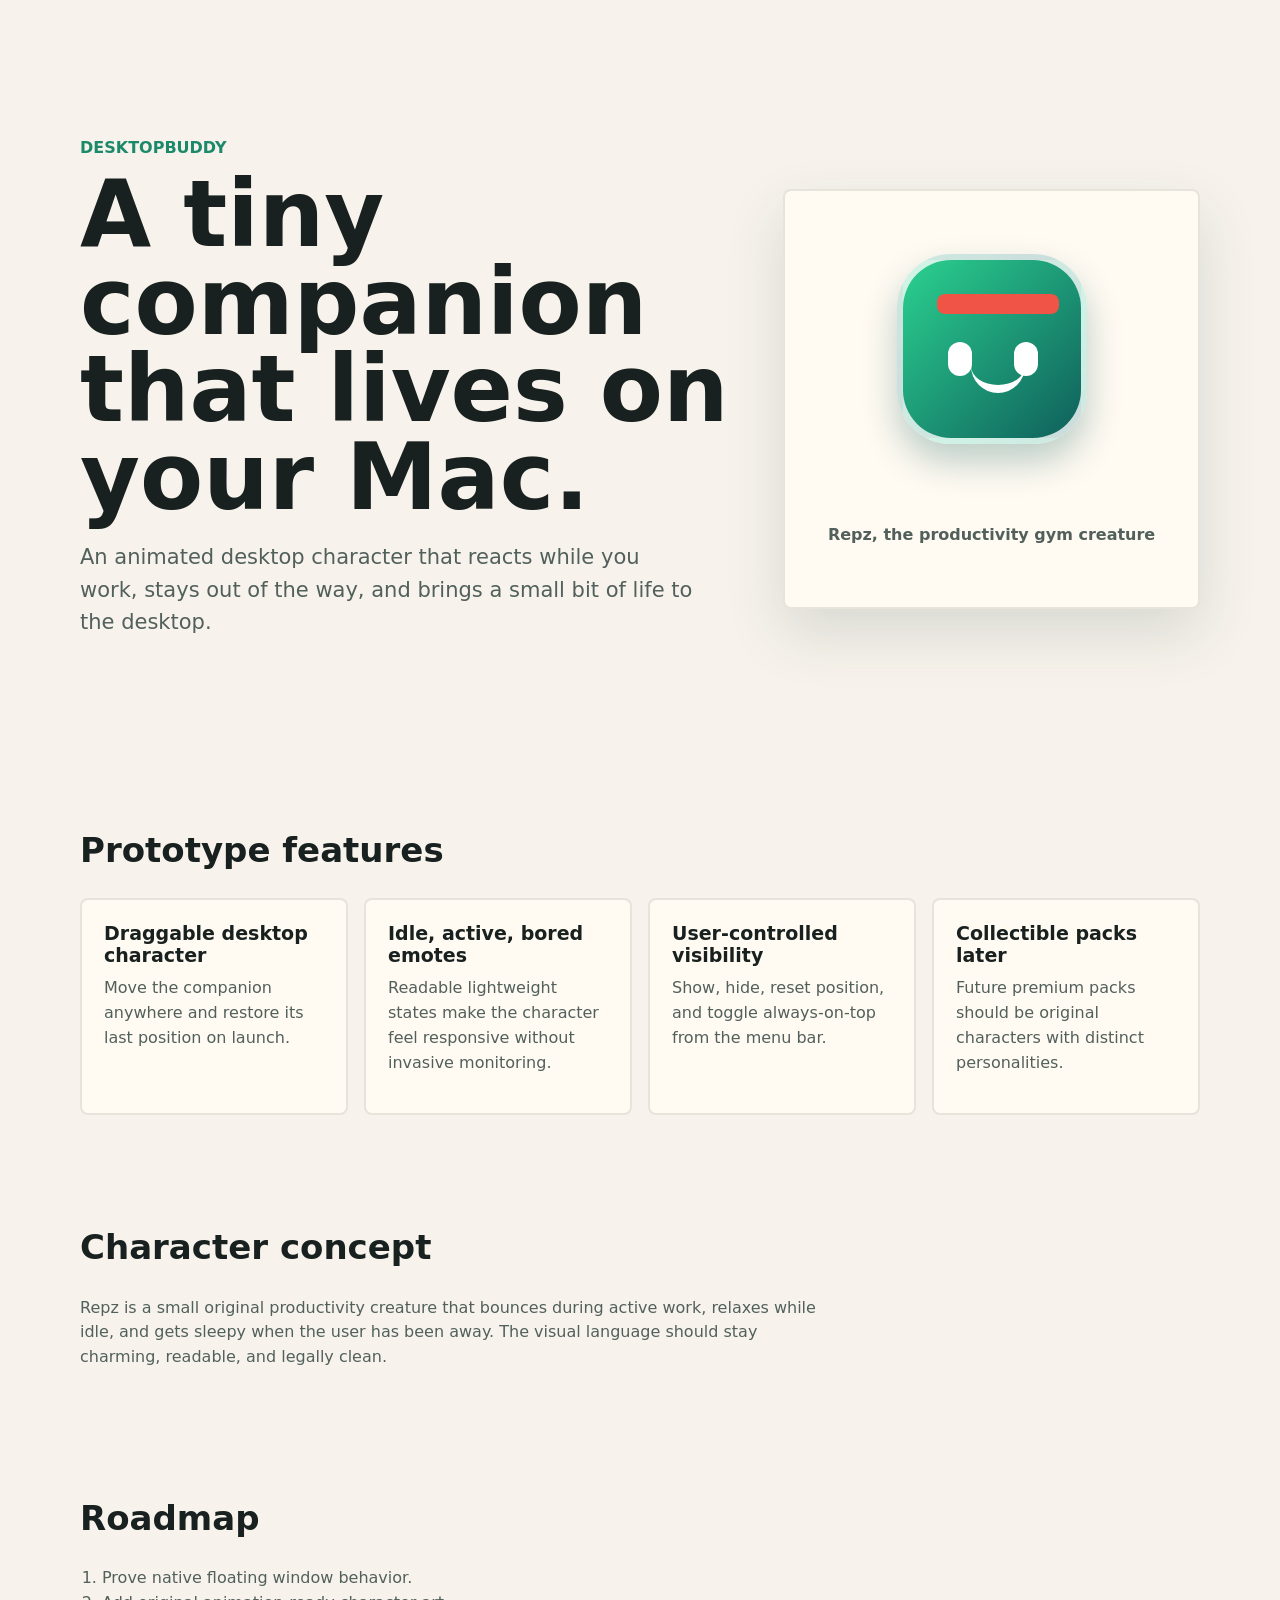
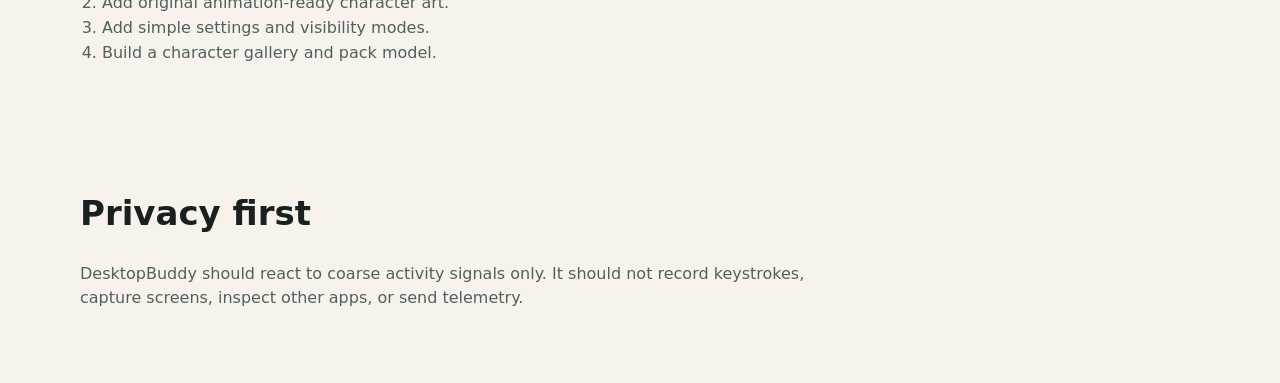
==== landing/index.html @ 01abc274 "docs: add readme and landing page" ====
<!doctype html>
<html lang="en">
  <head>
    <meta charset="utf-8">
    <meta name="viewport" content="width=device-width, initial-scale=1">
    <title>DesktopBuddy</title>
    <link rel="stylesheet" href="styles.css">
  </head>
  <body>
    <main>
      <section class="hero">
        <div class="hero-copy">
          <p class="eyebrow">DesktopBuddy</p>
          <h1>A tiny companion that lives on your Mac.</h1>
          <p class="intro">An animated desktop character that reacts while you work, stays out of the way, and brings a small bit of life to the desktop.</p>
        </div>
        <div class="character-card" aria-label="Repz character concept">
          <div class="repz">
            <div class="band"></div>
            <div class="eyes">
              <span></span>
              <span></span>
            </div>
            <div class="smile"></div>
          </div>
          <p>Repz, the productivity gym creature</p>
        </div>
      </section>

      <section class="features">
        <h2>Prototype features</h2>
        <div class="feature-grid">
          <article>
            <h3>Draggable desktop character</h3>
            <p>Move the companion anywhere and restore its last position on launch.</p>
          </article>
          <article>
            <h3>Idle, active, bored emotes</h3>
            <p>Readable lightweight states make the character feel responsive without invasive monitoring.</p>
          </article>
          <article>
            <h3>User-controlled visibility</h3>
            <p>Show, hide, reset position, and toggle always-on-top from the menu bar.</p>
          </article>
          <article>
            <h3>Collectible packs later</h3>
            <p>Future premium packs should be original characters with distinct personalities.</p>
          </article>
        </div>
      </section>

      <section class="concept">
        <h2>Character concept</h2>
        <p>Repz is a small original productivity creature that bounces during active work, relaxes while idle, and gets sleepy when the user has been away. The visual language should stay charming, readable, and legally clean.</p>
      </section>

      <section class="roadmap">
        <h2>Roadmap</h2>
        <ol>
          <li>Prove native floating window behavior.</li>
          <li>Add original animation-ready character art.</li>
          <li>Add simple settings and visibility modes.</li>
          <li>Build a character gallery and pack model.</li>
        </ol>
      </section>

      <section class="privacy">
        <h2>Privacy first</h2>
        <p>DesktopBuddy should react to coarse activity signals only. It should not record keystrokes, capture screens, inspect other apps, or send telemetry.</p>
      </section>
    </main>
  </body>
</html>
---- landing/styles.css ----
:root {
  color-scheme: light;
  --ink: #18211f;
  --muted: #52605c;
  --paper: #f7f3ec;
  --panel: #fffaf2;
  --green: #1c8a6a;
  --teal: #0f5f5b;
  --red: #ef5447;
  --yellow: #f0bc49;
}

* {
  box-sizing: border-box;
}

body {
  margin: 0;
  font-family: Inter, ui-sans-serif, system-ui, -apple-system, BlinkMacSystemFont, "Segoe UI", sans-serif;
  background: var(--paper);
  color: var(--ink);
}

main {
  width: min(1120px, calc(100% - 40px));
  margin: 0 auto;
}

.hero {
  min-height: 86vh;
  display: grid;
  grid-template-columns: minmax(0, 1.1fr) minmax(280px, 0.7fr);
  align-items: center;
  gap: 48px;
  padding: 64px 0 40px;
}

.eyebrow {
  margin: 0 0 14px;
  color: var(--green);
  font-weight: 800;
  text-transform: uppercase;
  letter-spacing: 0;
}

h1,
h2,
h3,
p {
  margin-top: 0;
}

h1 {
  max-width: 760px;
  margin-bottom: 20px;
  font-size: clamp(48px, 8vw, 92px);
  line-height: 0.95;
  letter-spacing: 0;
}

.intro {
  max-width: 620px;
  color: var(--muted);
  font-size: 21px;
  line-height: 1.55;
}

.character-card,
.features article {
  border: 2px solid rgba(24, 33, 31, 0.1);
  border-radius: 8px;
  background: var(--panel);
}

.character-card {
  min-height: 420px;
  display: grid;
  place-items: center;
  padding: 34px;
  box-shadow: 0 24px 60px rgba(31, 54, 48, 0.14);
}

.character-card p {
  margin: 22px 0 0;
  color: var(--muted);
  font-weight: 700;
  text-align: center;
}

.repz {
  position: relative;
  width: 190px;
  height: 190px;
  border: 6px solid rgba(255, 255, 255, 0.78);
  border-radius: 54px;
  background: linear-gradient(135deg, #2bd190, var(--teal));
  box-shadow: 0 18px 34px rgba(15, 95, 91, 0.28);
  animation: bounce 1.4s ease-in-out infinite alternate;
}

.band {
  position: absolute;
  top: 34px;
  left: 34px;
  width: 122px;
  height: 20px;
  border-radius: 8px;
  background: var(--red);
}

.eyes {
  position: absolute;
  top: 82px;
  left: 45px;
  display: flex;
  gap: 42px;
}

.eyes span {
  width: 24px;
  height: 34px;
  border-radius: 999px;
  background: white;
}

.smile {
  position: absolute;
  left: 68px;
  bottom: 45px;
  width: 54px;
  height: 28px;
  border-bottom: 8px solid white;
  border-radius: 0 0 999px 999px;
}

section {
  padding: 56px 0;
}

h2 {
  font-size: 34px;
  letter-spacing: 0;
}

.feature-grid {
  display: grid;
  grid-template-columns: repeat(4, minmax(0, 1fr));
  gap: 16px;
}

.features article {
  padding: 22px;
}

h3 {
  margin-bottom: 10px;
  font-size: 19px;
}

.features p,
.concept p,
.privacy p,
.roadmap li {
  color: var(--muted);
  line-height: 1.55;
}

.concept,
.roadmap,
.privacy {
  max-width: 760px;
}

.roadmap ol {
  padding-left: 22px;
}

@keyframes bounce {
  from {
    transform: translateY(0) scale(1);
  }
  to {
    transform: translateY(-14px) scale(1.04);
  }
}

@media (max-width: 820px) {
  main {
    width: min(100% - 28px, 720px);
  }

  .hero,
  .feature-grid {
    grid-template-columns: 1fr;
  }

  .hero {
    min-height: auto;
    padding-top: 42px;
  }

  .character-card {
    min-height: 320px;
  }
}
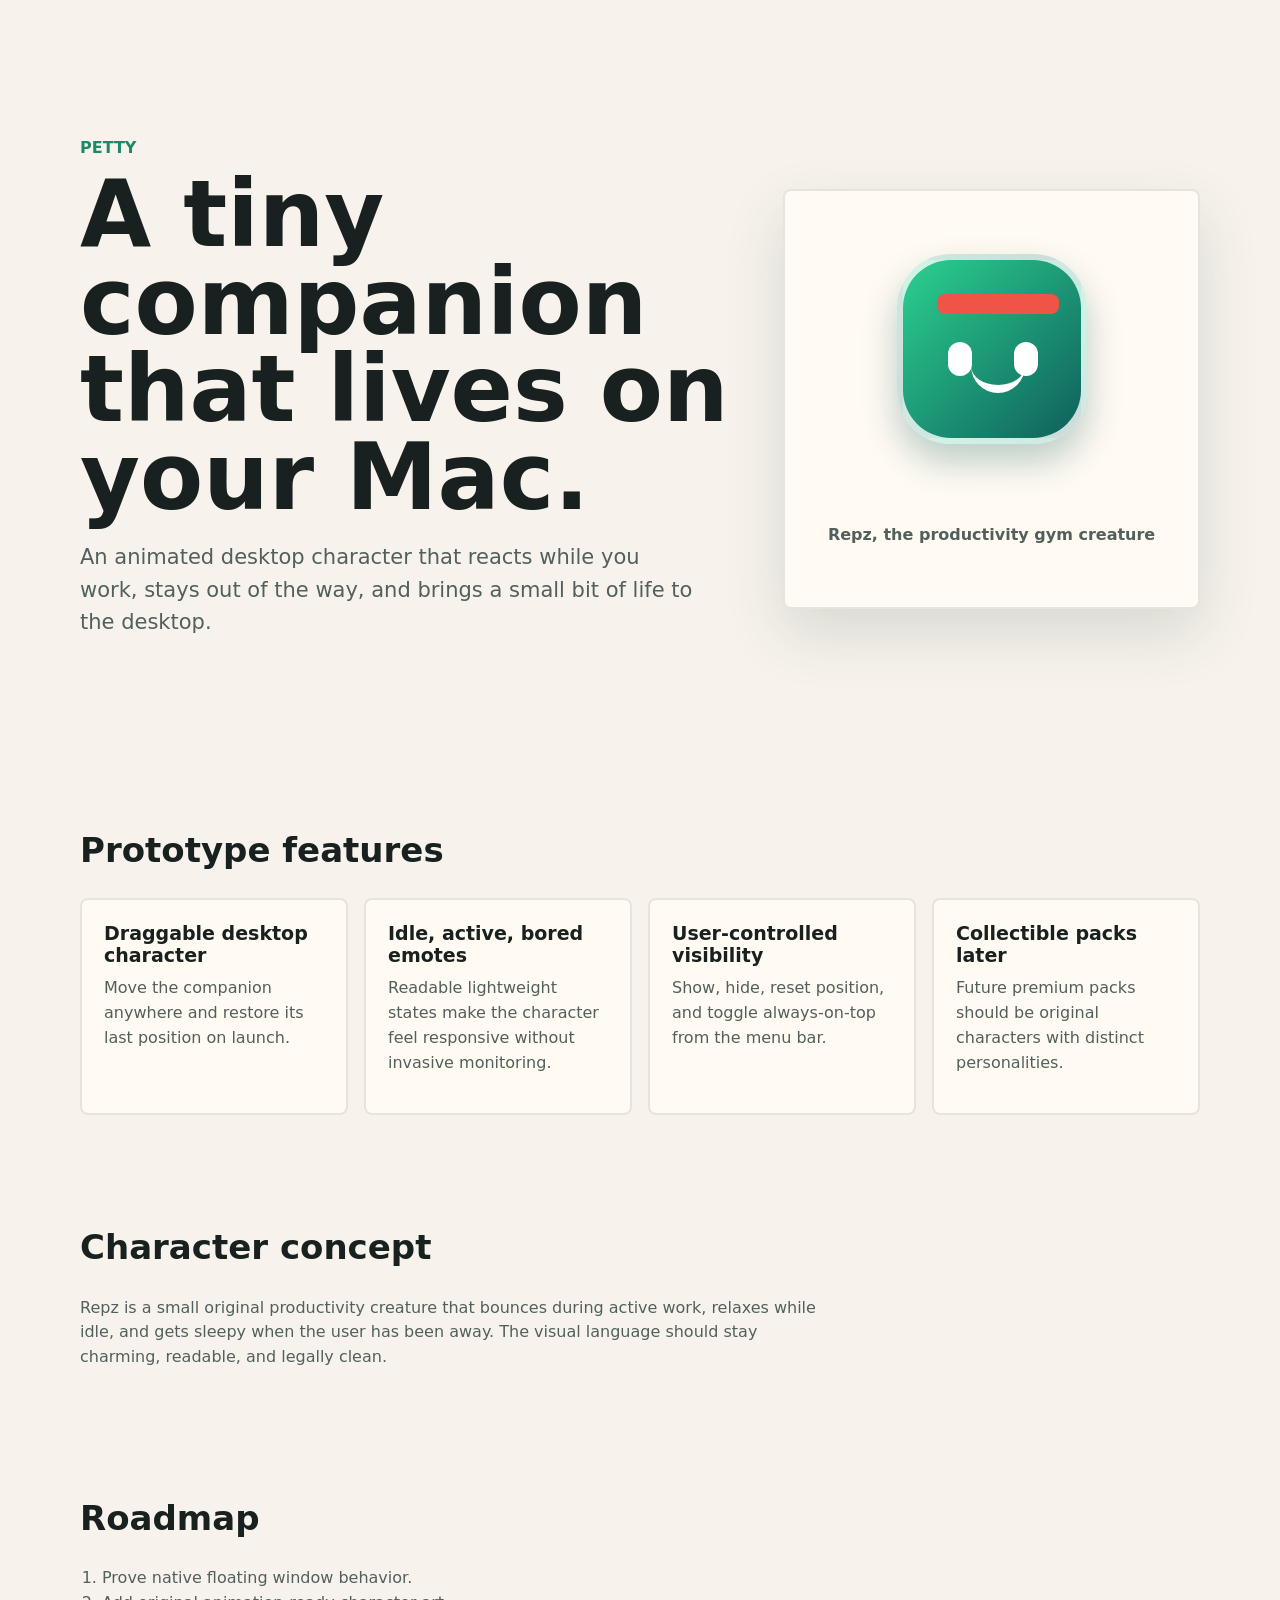
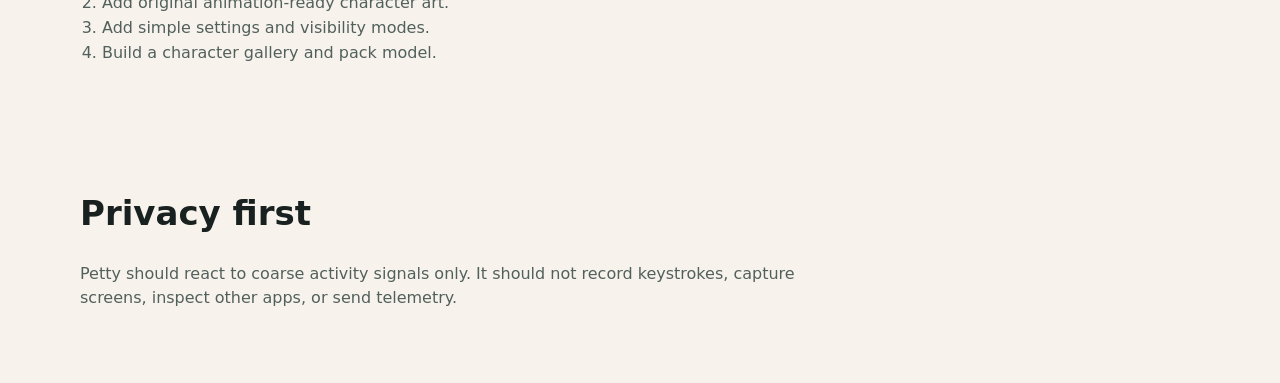
==== commit 6427ffea: "chore: rename project to petty" ====
--- a/landing/index.html
+++ b/landing/index.html
@@ -3,14 +3,14 @@
   <head>
     <meta charset="utf-8">
     <meta name="viewport" content="width=device-width, initial-scale=1">
-    <title>DesktopBuddy</title>
+    <title>Petty</title>
     <link rel="stylesheet" href="styles.css">
   </head>
   <body>
     <main>
       <section class="hero">
         <div class="hero-copy">
-          <p class="eyebrow">DesktopBuddy</p>
+          <p class="eyebrow">Petty</p>
           <h1>A tiny companion that lives on your Mac.</h1>
           <p class="intro">An animated desktop character that reacts while you work, stays out of the way, and brings a small bit of life to the desktop.</p>
         </div>
@@ -66,7 +66,7 @@
 
       <section class="privacy">
         <h2>Privacy first</h2>
-        <p>DesktopBuddy should react to coarse activity signals only. It should not record keystrokes, capture screens, inspect other apps, or send telemetry.</p>
+        <p>Petty should react to coarse activity signals only. It should not record keystrokes, capture screens, inspect other apps, or send telemetry.</p>
       </section>
     </main>
   </body>
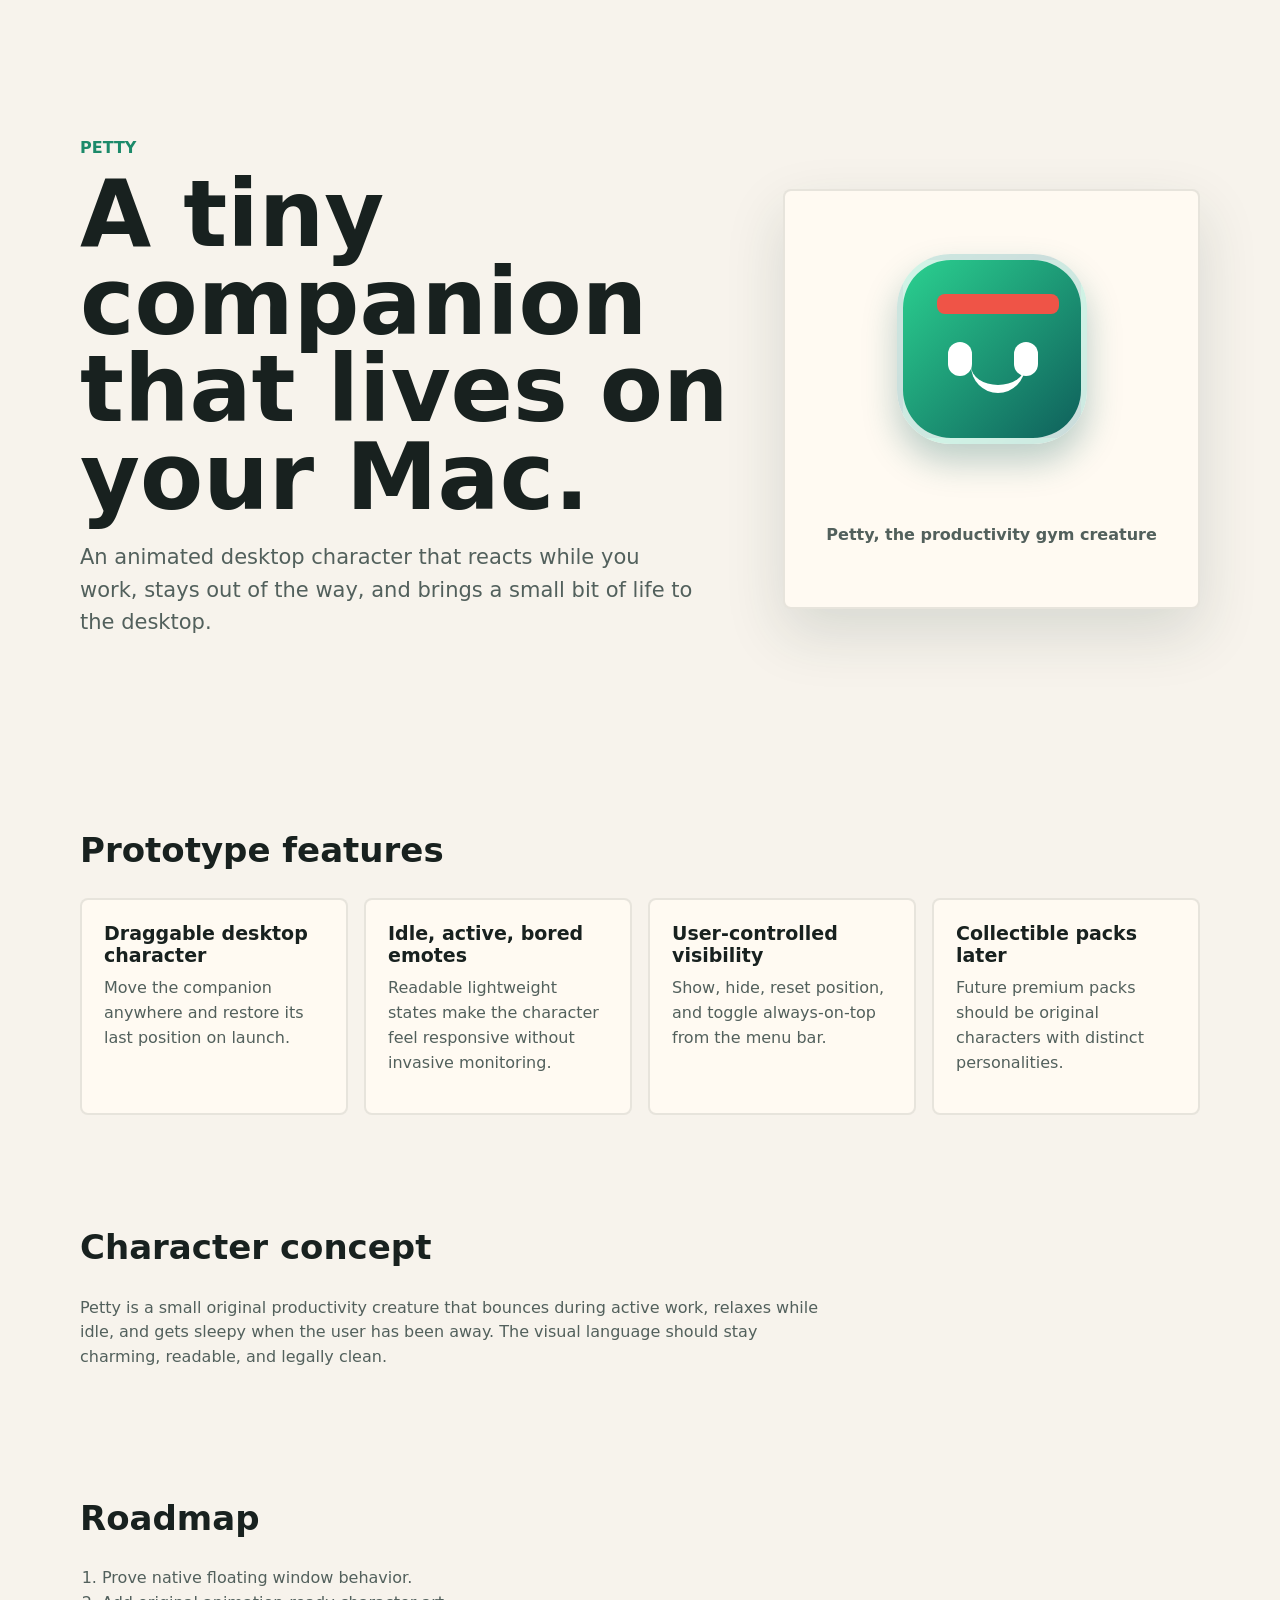
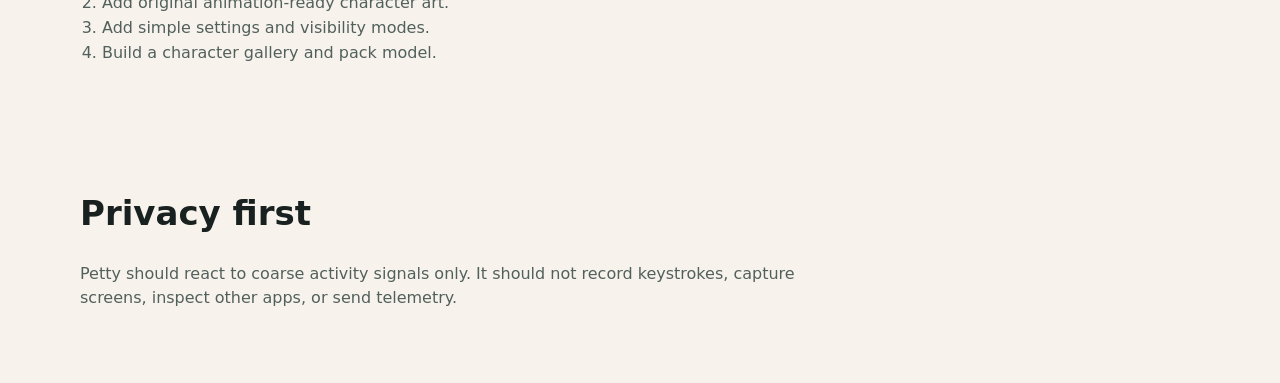
==== commit 11737a81: "feat: add character store settings" ====
--- a/landing/index.html
+++ b/landing/index.html
@@ -14,8 +14,8 @@
           <h1>A tiny companion that lives on your Mac.</h1>
           <p class="intro">An animated desktop character that reacts while you work, stays out of the way, and brings a small bit of life to the desktop.</p>
         </div>
-        <div class="character-card" aria-label="Repz character concept">
-          <div class="repz">
+        <div class="character-card" aria-label="Petty character concept">
+          <div class="petty">
             <div class="band"></div>
             <div class="eyes">
               <span></span>
@@ -23,7 +23,7 @@
             </div>
             <div class="smile"></div>
           </div>
-          <p>Repz, the productivity gym creature</p>
+          <p>Petty, the productivity gym creature</p>
         </div>
       </section>
 
@@ -51,7 +51,7 @@
 
       <section class="concept">
         <h2>Character concept</h2>
-        <p>Repz is a small original productivity creature that bounces during active work, relaxes while idle, and gets sleepy when the user has been away. The visual language should stay charming, readable, and legally clean.</p>
+        <p>Petty is a small original productivity creature that bounces during active work, relaxes while idle, and gets sleepy when the user has been away. The visual language should stay charming, readable, and legally clean.</p>
       </section>
 
       <section class="roadmap">
--- a/landing/styles.css
+++ b/landing/styles.css
@@ -87,7 +87,7 @@
   text-align: center;
 }
 
-.repz {
+.petty {
   position: relative;
   width: 190px;
   height: 190px;
